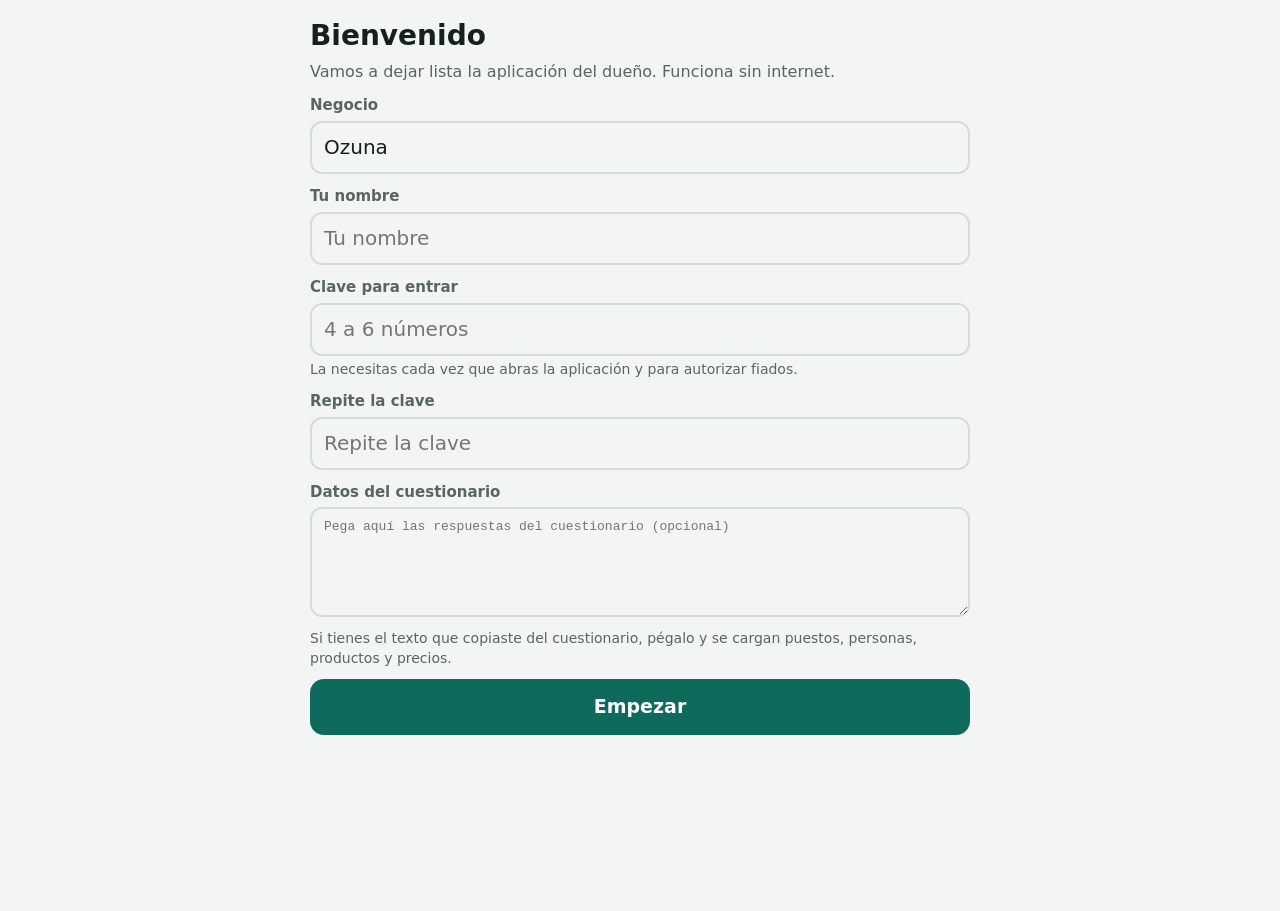
==== dueno/index.html @ bdea2707 "Nucleo compartido, app de la vendedora y app del dueno (F0, F1 y F2 basico)" ====
<!doctype html>
<html lang="es">
<head>
<meta charset="utf-8">
<meta name="viewport" content="width=device-width, initial-scale=1, viewport-fit=cover">
<meta name="theme-color" content="#0E6A5B">
<title>Ozuna Dueño</title>
<link rel="manifest" href="manifest.webmanifest">
<link rel="icon" href="../icono-192.png">
<link rel="apple-touch-icon" href="../icono-192.png">
<link rel="stylesheet" href="../shared/estilos.css">
</head>
<body>
<main id="app"><p class="ayuda">Cargando…</p></main>
<div id="navbox"></div>
<noscript>Esta aplicación necesita JavaScript.</noscript>
<script type="module" src="app.js"></script>
</body>
</html>
---- shared/estilos.css ----
/* Diseño: letra grande y legible, un acento verde petróleo, ámbar solo para avisos, rojo solo para lo malo. */
:root{
  --bg:#F2F5F4; --surf:#FFFFFF; --ink:#16211E; --mute:#576662; --line:#D3DCD9;
  --acc:#0E6A5B; --on-acc:#FFFFFF; --acc-soft:#DDF0EB;
  --warn-bg:#FFF2D3; --warn-ink:#5E3D00; --warn-line:#E5B445;
  --bad:#B3261E; --bad-soft:#FBE4E1; --good:#0E6A5B;
  --nav-h:66px; color-scheme:light;
}
@media (prefers-color-scheme:dark){
  :root:not([data-theme="light"]){
    --bg:#0F1614; --surf:#18221F; --ink:#E9F0ED; --mute:#9DB0AA; --line:#2B3A36;
    --acc:#4FC7AE; --on-acc:#06201A; --acc-soft:#17342E;
    --warn-bg:#352A0E; --warn-ink:#F3CF7A; --warn-line:#8A6A1E; --bad:#F2877F; --bad-soft:#3A1F1C; --good:#4FC7AE; color-scheme:dark;
  }
}
*,*::before,*::after{box-sizing:border-box}
html,body{margin:0}
body{background:var(--bg);color:var(--ink);font:19px/1.45 system-ui,-apple-system,"Segoe UI",Roboto,Arial,sans-serif;-webkit-text-size-adjust:100%;padding-inline:16px;padding-top:env(safe-area-inset-top,0px)}
body.sin-scroll{overflow:hidden}
main{max-width:660px;margin:0 auto;padding-block:16px calc(var(--nav-h) + 110px + env(safe-area-inset-bottom,0px))}
h1{font-size:28px;line-height:1.15;margin:4px 0 8px;text-wrap:balance}
h2{font-size:21px;margin:22px 0 8px}
h3{font-size:19px;margin:0}
p{margin:6px 0}
.ayuda{color:var(--mute);font-size:16px}
.marca{color:var(--mute);font-size:15px;font-weight:700;margin:0 0 4px}
button{font:inherit;color:inherit;cursor:pointer}
button:focus-visible,input:focus-visible,select:focus-visible,textarea:focus-visible{outline:3px solid var(--acc);outline-offset:2px}
input,select,textarea{font:inherit;font-size:20px;color:var(--ink);background:var(--bg);border:2px solid var(--line);border-radius:12px;padding:10px 12px;width:100%;min-height:52px;min-width:0}
textarea{min-height:96px}
.card{background:var(--surf);border:1px solid var(--line);border-radius:16px;padding:14px;margin-bottom:12px}
.card.aviso-c{background:var(--warn-bg);border-color:var(--warn-line);color:var(--warn-ink)}
.card.malo{background:var(--bad-soft);border-color:var(--bad);color:var(--bad)}
.btn{display:block;width:100%;min-height:56px;border:0;border-radius:14px;background:var(--acc);color:var(--on-acc);font-weight:700;font-size:19px;padding:10px 16px;margin-top:10px}
.btn.suave{background:transparent;color:var(--ink);border:2px solid var(--line)}
.btn.peligro{background:var(--bad);color:#fff}
.btn.chico{min-height:46px;font-size:16px;width:auto;display:inline-block;padding:8px 14px;margin-top:0}
.btn:disabled{opacity:.45;cursor:default}
.enlace{background:none;border:0;color:var(--acc);font-weight:700;text-decoration:underline;padding:8px 0}
.x{background:none;border:0;font-size:20px;color:var(--mute);padding:8px}
.fila{display:flex;gap:10px;align-items:center;justify-content:space-between}
.fila.top{align-items:flex-start}
.campo{display:block;margin-top:12px}
.campo>span{display:block;font-size:15px;font-weight:700;color:var(--mute);margin-bottom:4px}
.campo small{display:block;color:var(--mute);font-size:14px;margin-top:3px}
.rejilla{display:grid;grid-template-columns:repeat(auto-fill,minmax(150px,1fr));gap:10px}
.prod{text-align:left;border:2px solid var(--line);background:var(--surf);border-radius:16px;padding:12px;min-height:104px;display:flex;flex-direction:column;gap:3px}
.prod b{font-size:19px}
.prod .pr{color:var(--acc);font-weight:700}
.prod .qd{color:var(--mute);font-size:15px}
.prod.poco{border-color:var(--warn-line)}
.prod.agotado{opacity:.55}
.num{font-variant-numeric:tabular-nums}
.total{display:flex;justify-content:space-between;align-items:baseline;background:var(--ink);color:var(--bg);border-radius:14px;padding:12px 16px;margin-top:10px}
.total b{font-size:32px;font-weight:800}
.lin{display:flex;justify-content:space-between;gap:10px;padding:9px 0;border-bottom:1px solid var(--line);align-items:center}
.lin:last-child{border-bottom:0}
.lin .d{color:var(--mute);font-size:15px}
.paso{display:flex;align-items:center;gap:6px}
.paso button{width:48px;height:48px;border-radius:50%;border:2px solid var(--line);background:var(--surf);font-size:26px;font-weight:700;line-height:1}
.paso button.mas{background:var(--acc);border-color:var(--acc);color:var(--on-acc)}
.paso output{min-width:28px;text-align:center;font-weight:800;font-size:21px}
.etq{display:inline-block;font-size:13px;font-weight:700;border-radius:99px;padding:2px 10px;background:var(--acc-soft);color:var(--acc)}
.etq.warn{background:var(--warn-bg);color:var(--warn-ink)}
.etq.bad{background:var(--bad-soft);color:var(--bad)}
.opts{display:flex;flex-wrap:wrap;gap:8px;margin-top:8px}
.op{border:2px solid var(--line);background:var(--bg);border-radius:12px;padding:10px 14px;font-weight:700;min-height:48px}
.op[aria-pressed="true"]{border-color:var(--acc);background:var(--acc-soft);color:var(--acc)}
.rapidos{display:flex;flex-wrap:wrap;gap:8px;margin-top:10px}
.rapidos button{border:2px solid var(--line);background:var(--surf);border-radius:12px;min-width:56px;min-height:48px;font-weight:700;font-size:18px}
.bien{color:var(--good);font-weight:700}
.mal{color:var(--bad);font-weight:700}
.nav{position:fixed;left:0;right:0;bottom:0;z-index:7;background:var(--surf);border-top:1px solid var(--line);padding-bottom:env(safe-area-inset-bottom,0px)}
.nav-in{max-width:660px;margin:0 auto;display:grid;grid-auto-flow:column;grid-auto-columns:1fr;height:var(--nav-h)}
.nav-b{border:0;background:none;display:flex;flex-direction:column;align-items:center;justify-content:center;gap:1px;font-size:13px;font-weight:700;color:var(--mute);position:relative}
.nav-b .ico{font-size:23px;line-height:1}
.nav-b[aria-current="page"]{color:var(--acc)}
.nav-b[aria-current="page"]::before{content:"";position:absolute;top:0;left:24%;right:24%;height:4px;border-radius:0 0 4px 4px;background:var(--acc)}
.barra-carrito{position:fixed;left:0;right:0;bottom:calc(var(--nav-h) + env(safe-area-inset-bottom,0px));z-index:6;background:var(--ink);color:var(--bg)}
.barra-carrito .in{max-width:660px;margin:0 auto;padding:10px 16px;display:flex;align-items:center;justify-content:space-between;gap:10px}
.barra-carrito b{font-size:28px}
.barra-carrito button{background:var(--acc);color:var(--on-acc);border:0;border-radius:12px;font-weight:800;font-size:18px;min-height:50px;padding:8px 18px}
.hoja-fondo{position:fixed;inset:0;background:rgba(0,0,0,.5);z-index:20;display:flex;align-items:flex-end;justify-content:center}
.hoja{background:var(--bg);width:100%;max-width:660px;border-radius:22px 22px 0 0;padding:6px 16px calc(16px + env(safe-area-inset-bottom,0px));max-height:92%;overflow-y:auto}
.hoja-cab{display:flex;justify-content:space-between;align-items:center}
.hoja-cab h2{margin:12px 0 4px}
#aviso{position:fixed;left:50%;transform:translateX(-50%);bottom:calc(var(--nav-h) + 90px);background:var(--acc);color:var(--on-acc);padding:10px 18px;border-radius:99px;font-weight:700;z-index:30;opacity:0;pointer-events:none;max-width:92%;text-align:center}
#aviso.show{opacity:1}
#aviso.malo{background:var(--bad);color:#fff}
@media (prefers-reduced-motion:no-preference){#aviso{transition:opacity .2s}}
.bloque-codigo{width:100%;font:13px/1.3 ui-monospace,Consolas,monospace;min-height:110px}
.tabla{overflow-x:auto}
.tabla table{width:100%;border-collapse:collapse;font-size:16px}
.tabla th,.tabla td{padding:8px 6px;text-align:right;border-bottom:1px solid var(--line);white-space:nowrap}
.tabla th:first-child,.tabla td:first-child{text-align:left;white-space:normal}
.tabla th{color:var(--mute);font-size:13px}
.banner{position:sticky;top:env(safe-area-inset-top,0px);z-index:9;background:var(--warn-bg);color:var(--warn-ink);border-bottom:1px solid var(--warn-line);margin-inline:-16px;padding:8px 16px;display:flex;gap:10px;align-items:center;justify-content:space-between;font-size:16px;font-weight:700}
.banner button{background:var(--warn-ink);color:var(--warn-bg);border:0;border-radius:10px;padding:8px 14px;font-weight:700}
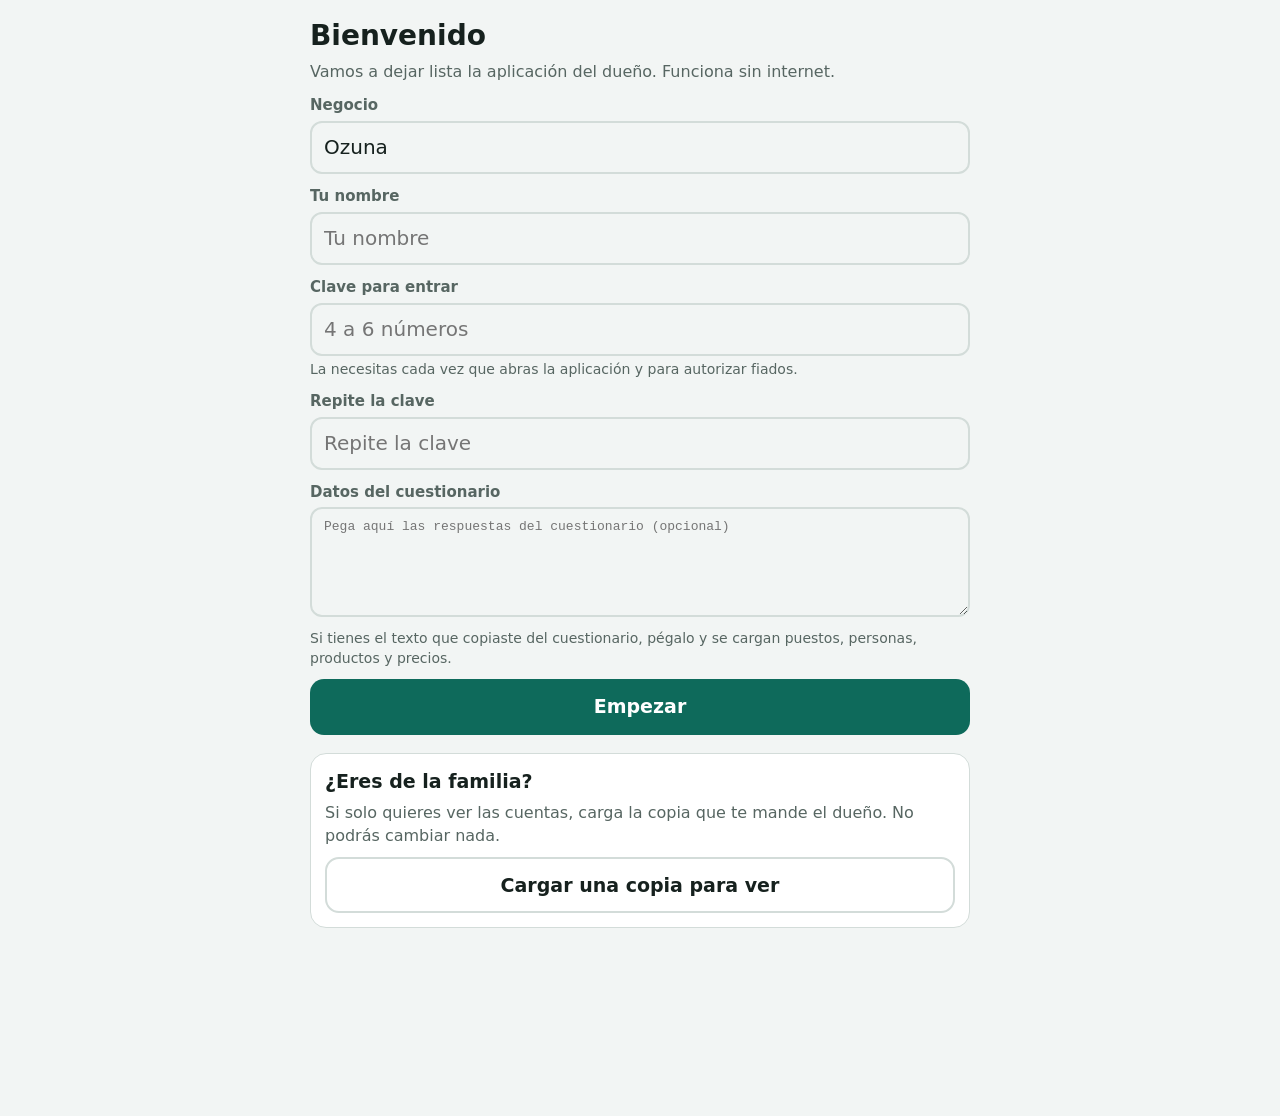
==== commit ac0fe179: "Version completa: tema claro/oscuro/auto, traspasos, compras, gastos, casa, merma, conteo, fiado, do" ====
--- a/dueno/index.html
+++ b/dueno/index.html
@@ -8,6 +8,7 @@
 <link rel="manifest" href="manifest.webmanifest">
 <link rel="icon" href="../icono-192.png">
 <link rel="apple-touch-icon" href="../icono-192.png">
+<script>try{var t=localStorage.getItem('ozuna-tema');if(t==='oscuro')document.documentElement.setAttribute('data-theme','dark');else if(t==='claro')document.documentElement.setAttribute('data-theme','light')}catch(e){}</script>
 <link rel="stylesheet" href="../shared/estilos.css">
 </head>
 <body>
--- a/shared/estilos.css
+++ b/shared/estilos.css
@@ -12,6 +12,11 @@
     --acc:#4FC7AE; --on-acc:#06201A; --acc-soft:#17342E;
     --warn-bg:#352A0E; --warn-ink:#F3CF7A; --warn-line:#8A6A1E; --bad:#F2877F; --bad-soft:#3A1F1C; --good:#4FC7AE; color-scheme:dark;
   }
+}
+:root[data-theme="dark"]{
+  --bg:#0F1614; --surf:#18221F; --ink:#E9F0ED; --mute:#9DB0AA; --line:#2B3A36;
+  --acc:#4FC7AE; --on-acc:#06201A; --acc-soft:#17342E;
+  --warn-bg:#352A0E; --warn-ink:#F3CF7A; --warn-line:#8A6A1E; --bad:#F2877F; --bad-soft:#3A1F1C; --good:#4FC7AE; color-scheme:dark;
 }
 *,*::before,*::after{box-sizing:border-box}
 html,body{margin:0}
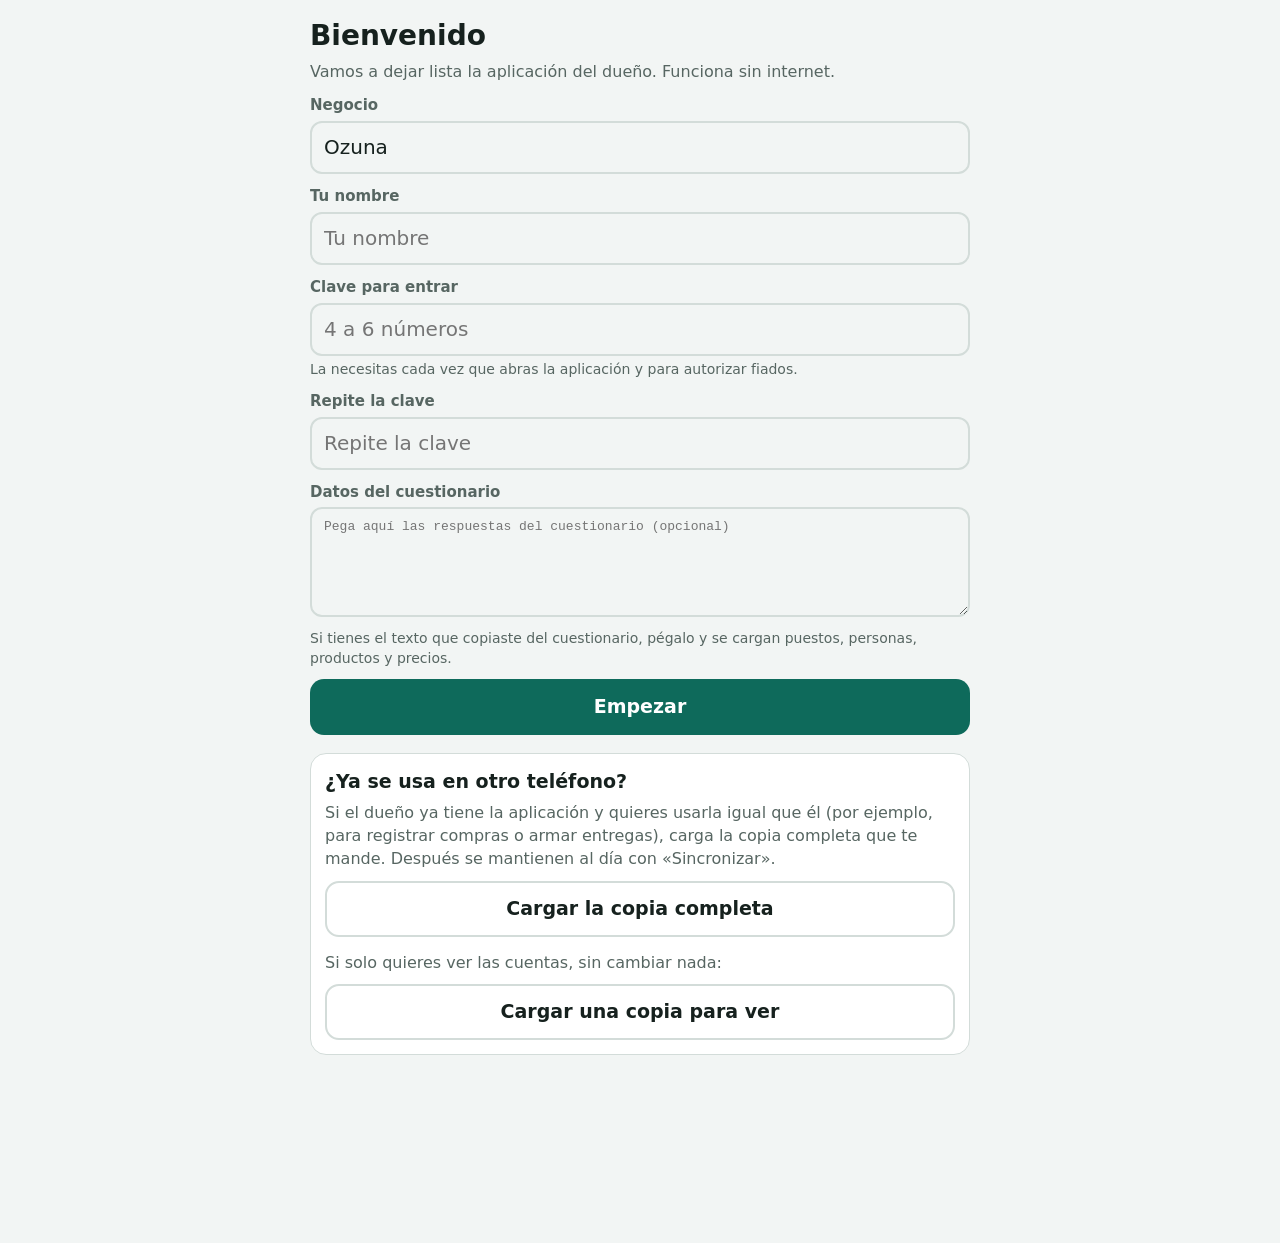
==== commit 53c0cf26: "Iconos nuevos (porcion de pizza con insignia de ventas o de cuentas) y nombres Ozuna Ventas / Ozuna " ====
--- a/dueno/index.html
+++ b/dueno/index.html
@@ -3,11 +3,11 @@
 <head>
 <meta charset="utf-8">
 <meta name="viewport" content="width=device-width, initial-scale=1, viewport-fit=cover">
-<meta name="theme-color" content="#0E6A5B">
-<title>Ozuna Dueño</title>
+<meta name="theme-color" content="#1E3560" data-claro="#1E3560">
+<title>Ozuna Cuentas</title>
 <link rel="manifest" href="manifest.webmanifest">
-<link rel="icon" href="../icono-192.png">
-<link rel="apple-touch-icon" href="../icono-192.png">
+<link rel="icon" href="../iconos/cuentas-192.png">
+<link rel="apple-touch-icon" href="../iconos/cuentas-192.png">
 <script>try{var t=localStorage.getItem('ozuna-tema');if(t==='oscuro')document.documentElement.setAttribute('data-theme','dark');else if(t==='claro')document.documentElement.setAttribute('data-theme','light')}catch(e){}</script>
 <link rel="stylesheet" href="../shared/estilos.css">
 </head>
@@ -15,6 +15,13 @@
 <main id="app"><p class="ayuda">Cargando…</p></main>
 <div id="navbox"></div>
 <noscript>Esta aplicación necesita JavaScript.</noscript>
+<script>
+/* Red de seguridad: si la app no arranca en 7 segundos, ofrece repararla sin tocar los datos (cuentas, cierres). */
+setTimeout(function(){ var a = document.getElementById('app'); if(!a || !/Cargando/.test(a.textContent)) return;
+  a.innerHTML = '<h1>No terminó de cargar</h1><p class="ayuda">Toca el botón para repararla. No pierdes tus datos.</p><button class="btn" id="reparar">Reparar y volver a abrir</button>';
+  document.getElementById('reparar').onclick = async function(){ try { var rs = await navigator.serviceWorker.getRegistrations(); for(var r of rs) if(r.scope.indexOf('/dueno/') > -1) await r.unregister();
+    var ks = await caches.keys(); for(var k of ks) if(k.indexOf('ozuna-dueno-') === 0) await caches.delete(k); } catch(e){} location.reload(); }; }, 7000);
+</script>
 <script type="module" src="app.js"></script>
 </body>
 </html>
--- a/shared/estilos.css
+++ b/shared/estilos.css
@@ -75,6 +75,23 @@
 .rapidos button{border:2px solid var(--line);background:var(--surf);border-radius:12px;min-width:56px;min-height:48px;font-weight:700;font-size:18px}
 .bien{color:var(--good);font-weight:700}
 .mal{color:var(--bad);font-weight:700}
+.minis{display:grid;grid-template-columns:repeat(3,minmax(0,1fr));gap:8px;margin:10px 0}
+.chips{display:flex;gap:8px;overflow-x:auto;flex-wrap:nowrap;padding-bottom:6px;margin-bottom:10px;-webkit-overflow-scrolling:touch}
+.chips .op{flex:none;min-height:44px;padding:8px 14px}
+.mini{background:var(--surf);border:1px solid var(--line);border-radius:12px;padding:8px 12px;display:flex;flex-direction:column}
+.mini span{color:var(--mute);font-size:14px}
+.mini b{font-size:17px}
+.vlista{background:var(--surf);border:1px solid var(--line);border-radius:16px;overflow:hidden}
+.vrow{display:grid;grid-template-columns:62px minmax(0,1fr) auto;gap:10px;align-items:center;width:100%;text-align:left;background:none;border:0;border-bottom:1px solid var(--line);padding:12px 14px;min-height:64px}
+.vrow:last-child{border-bottom:0}
+.vrow:active{background:var(--acc-soft)}
+.vt{display:flex;flex-direction:column;line-height:1.2}
+.vt .ayuda{font-size:14px}
+.vd{display:flex;flex-direction:column;gap:3px;min-width:0}
+.vd>span:first-child{overflow:hidden;text-overflow:ellipsis;white-space:nowrap}
+.vtags{display:flex;flex-wrap:wrap;gap:4px}
+.vm{display:flex;flex-direction:column;align-items:flex-end;line-height:1.2}
+.vm .ayuda{font-size:14px}
 .nav{position:fixed;left:0;right:0;bottom:0;z-index:7;background:var(--surf);border-top:1px solid var(--line);padding-bottom:env(safe-area-inset-bottom,0px)}
 .nav-in{max-width:660px;margin:0 auto;display:grid;grid-auto-flow:column;grid-auto-columns:1fr;height:var(--nav-h)}
 .nav-b{border:0;background:none;display:flex;flex-direction:column;align-items:center;justify-content:center;gap:1px;font-size:13px;font-weight:700;color:var(--mute);position:relative}
